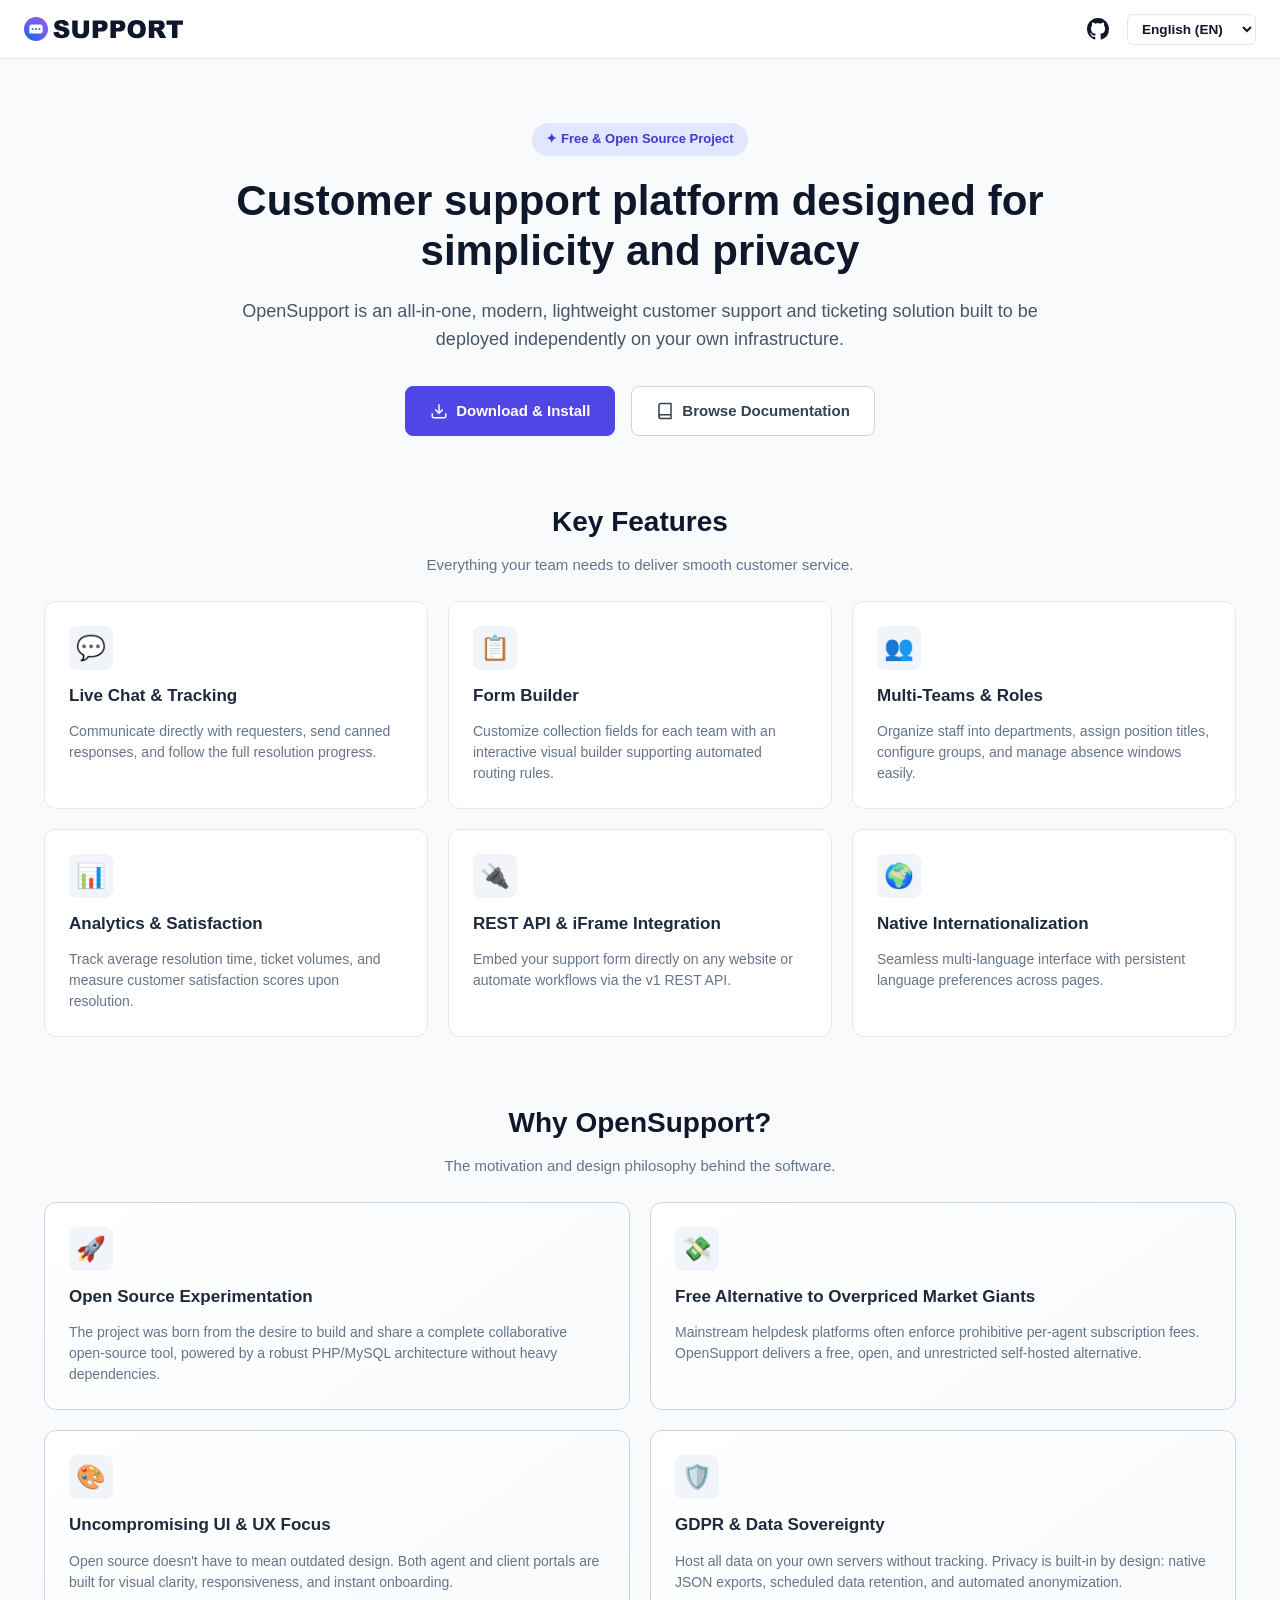
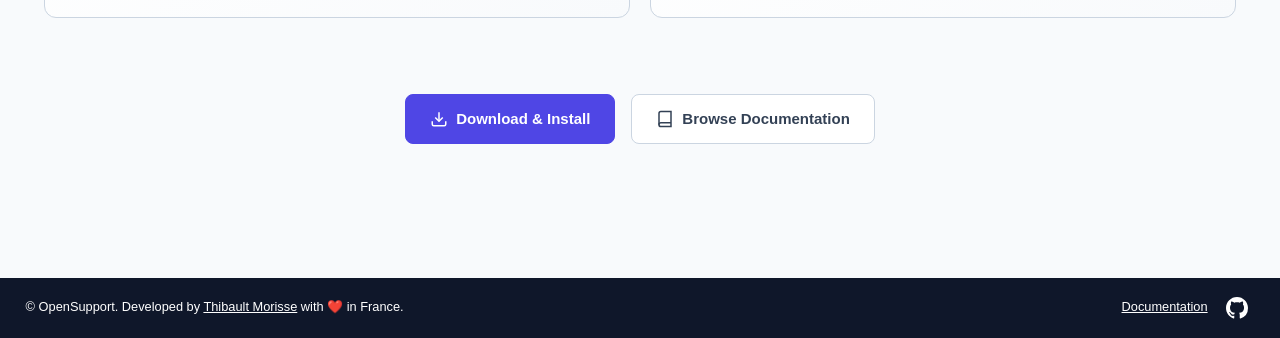
==== index.html @ 31b366ab "[INIT]" ====
<!DOCTYPE html>
<html lang="en">
<head>
  <meta charset="UTF-8">
  <meta name="viewport" content="width=device-width, initial-scale=1.0">
  <title>OpenSupport</title>
  <link rel="stylesheet" href="src/css/main.css">
  <link rel="icon" type="image/svg+xml" href="src/opensupport_assets/opensupport_icon.svg">
</head>
<body>

  <header>
    <div class="header-left">
      <a href="#" class="brand">
        <img src="src/opensupport_assets/opensupport_logo.svg" alt="OpenSupport Logo">
      </a>
    </div>
    <div class="header-actions">
      <a id="githubBtn" class="github-link" href="https://logreee.github.io/opensupport-app" target="_blank" rel="noopener noreferrer" title="GitHub Repository">
        <svg width="22" height="22" viewBox="0 0 24 24" fill="currentColor">
          <path d="M12 0C5.37 0 0 5.37 0 12c0 5.31 3.435 9.795 8.205 11.385.6.105.825-.255.825-.57 0-.285-.015-1.23-.015-2.235-3.015.555-3.795-.735-4.035-1.41-.135-.345-.72-1.41-1.23-1.695-.42-.225-1.02-.78-.015-.795.945-.015 1.62.87 1.845 1.23 1.08 1.815 2.805 1.305 3.495.99.105-.78.42-1.305.765-1.605-2.67-.3-5.46-1.335-5.46-5.925 0-1.305.465-2.385 1.23-3.225-.12-.3-.54-1.53.12-3.18 0 0 1.005-.315 3.3 1.23.96-.27 1.98-.405 3-.405s2.04.135 3 .405c2.295-1.56 3.3-1.23 3.3-1.23.66 1.65.24 2.88.12 3.18.765.84 1.23 1.905 1.23 3.225 0 4.605-2.805 5.625-5.475 5.925.435.375.81 1.095.81 2.22 0 1.605-.015 2.895-.015 3.3 0 .315.225.69.825.57A12.02 12.02 0 0024 12c0-6.63-5.37-12-12-12z"/>
        </svg>
      </a>
      <div class="lang-switcher">
        <select id="langSelect">
          <option value="en">English (EN)</option>
          <option value="fr">Français (FR)</option>
        </select>
      </div>
    </div>
  </header>

  <div class="container">
    <main class="landing-main">
      <section class="landing-hero">
        <span class="landing-tag" data-i18n="hero_tag">✦ Projet Libre &amp; Open Source</span>
        <h1 data-i18n="hero_title">La plateforme d'assistance client pensée pour la simplicité et la vie privée</h1>
        <p data-i18n="hero_desc">
          OpenSupport est une solution de support client et de gestion de tickets tout-en-un, moderne, légère et conçue pour être déployée en totale indépendance sur votre propre infrastructure.
        </p>
        <div class="landing-cta-group">
          <a href="https://github.com/logreee/opensupport-app/archive/refs/heads/main.zip" class="btn-landing-primary">
            <svg width="18" height="18" viewBox="0 0 24 24" fill="none" stroke="currentColor" stroke-width="2">
              <path d="M21 15v4a2 2 0 0 1-2 2H5a2 2 0 0 1-2-2v-4"></path>
              <polyline points="7 10 12 15 17 10"></polyline>
              <line x1="12" y1="15" x2="12" y2="3"></line>
            </svg>
            <span data-i18n="btn_download">Télécharger &amp; Installer</span>
          </a>
          <a href="docs.html" class="btn-landing-secondary">
            <svg width="18" height="18" viewBox="0 0 24 24" fill="none" stroke="currentColor" stroke-width="2">
              <path d="M4 19.5A2.5 2.5 0 0 1 6.5 17H20"></path>
              <path d="M6.5 2H20v20H6.5A2.5 2.5 0 0 1 4 19.5v-15A2.5 2.5 0 0 1 6.5 2z"></path>
            </svg>
            <span data-i18n="btn_docs">Consulter la Documentation</span>
          </a>
        </div>
      </section>

      <!-- Features Highlights -->
      <section class="landing-section">
        <div class="landing-section-header">
          <h2 data-i18n="feat_title">Fonctionnalités Clés</h2>
          <p data-i18n="feat_subtitle">Tout ce dont votre équipe a besoin pour assurer un service client fluide.</p>
        </div>
        <div class="landing-grid-3">
          <div class="landing-card">
            <span class="landing-card-icon">💬</span>
            <h3 data-i18n="feat_chat_title">Chat en Direct &amp; Suivi</h3>
            <p data-i18n="feat_chat_desc">Échangez en direct avec vos demandeurs, envoyez des réponses types et suivez l'avancement complet du cycle de résolution.</p>
          </div>
          <div class="landing-card">
            <span class="landing-card-icon">📋</span>
            <h3 data-i18n="feat_form_title">Éditeur de Formulaires</h3>
            <p data-i18n="feat_form_desc">Personnalisez les champs de collecte pour chaque équipe grâce à un constructeur visuel intégrant des règles de routage automatique.</p>
          </div>
          <div class="landing-card">
            <span class="landing-card-icon">👥</span>
            <h3 data-i18n="feat_teams_title">Multi-Équipes &amp; Rôles</h3>
            <p data-i18n="feat_teams_desc">Organisez vos collaborateurs par pôles, attribuez des postes, organisez des groupes et gérez facilement les plages d'absence.</p>
          </div>
          <div class="landing-card">
            <span class="landing-card-icon">📊</span>
            <h3 data-i18n="feat_stats_title">Statistiques &amp; Satisfaction</h3>
            <p data-i18n="feat_stats_desc">Suivez les temps moyens de réponse, les volumes de tickets résolus et mesurez les retours de satisfaction client post-clôture.</p>
          </div>
          <div class="landing-card">
            <span class="landing-card-icon">🔌</span>
            <h3 data-i18n="feat_api_title">API REST &amp; Intégration iFrame</h3>
            <p data-i18n="feat_api_desc">Embarquez directement votre formulaire d'assistance sur n'importe quel site internet ou automatisez vos flux grâce à l'API v1.</p>
          </div>
          <div class="landing-card">
            <span class="landing-card-icon">🌍</span>
            <h3 data-i18n="feat_i18n_title">Internationalisation Native</h3>
            <p data-i18n="feat_i18n_desc">Prise en charge multi-langue de l'interface et persistance des préférences linguistiques sans friction.</p>
          </div>
        </div>
      </section>

      <!-- Why OpenSupport -->
      <section class="landing-section">
        <div class="landing-section-header">
          <h2 data-i18n="why_title">Pourquoi OpenSupport ?</h2>
          <p data-i18n="why_subtitle">Les motivations et la philosophie derrière le développement du logiciel.</p>
        </div>
        <div class="landing-grid-2">
          <div class="landing-card landing-highlight-card">
            <span class="landing-card-icon">🚀</span>
            <h3 data-i18n="why_oss_title">Expérimentation Open Source</h3>
            <p data-i18n="why_oss_desc">Le projet est né du désir d'expérimenter et de partager un projet collaboratif open source complet, conçu avec une architecture PHP/MySQL robuste, sans dépendances lourdes et entièrement maîtrisable de bout en bout.</p>
          </div>
          <div class="landing-card landing-highlight-card">
            <span class="landing-card-icon">💸</span>
            <h3 data-i18n="why_free_title">Alternative Gratuite aux Géants du Secteur</h3>
            <p data-i18n="why_free_desc">Les logiciels de helpdesk du marché imposent souvent des modèles d'abonnement coûteux à l'agent et verrouillent vos flux. OpenSupport apporte une alternative libre, gratuite et sans restriction d'usage.</p>
          </div>
          <div class="landing-card landing-highlight-card">
            <span class="landing-card-icon">🎨</span>
            <h3 data-i18n="why_ui_title">Priorité absolue à l'UI et l'UX</h3>
            <p data-i18n="why_ui_desc">Open source ne signifie pas austère. L'interface d'administration comme le parcours client ont été modélisés pour offrir clarté, fluidité visuelle, réactivité et une prise en main intuitive dès le premier lancement.</p>
          </div>
          <div class="landing-card landing-highlight-card">
            <span class="landing-card-icon">🛡️</span>
            <h3 data-i18n="why_gdpr_title">RGPD &amp; Souveraineté des Données</h3>
            <p data-i18n="why_gdpr_desc">Hébergez vos données sur votre serveur sans traçage intrusif. Le respect de la vie privée fait partie intégrante de la conception : export natif des données, purge automatique et outils d'anonymisation intégrés.</p>
          </div>
        </div>
      </section>

      <!-- Bottom Links -->
      <div class="landing-cta-group">
        <a href="https://github.com/logreee/opensupport-app/archive/refs/heads/main.zip" class="btn-landing-primary">
          <svg width="18" height="18" viewBox="0 0 24 24" fill="none" stroke="currentColor" stroke-width="2">
            <path d="M21 15v4a2 2 0 0 1-2 2H5a2 2 0 0 1-2-2v-4"></path>
            <polyline points="7 10 12 15 17 10"></polyline>
            <line x1="12" y1="15" x2="12" y2="3"></line>
          </svg>
          <span data-i18n="btn_download">Télécharger &amp; Installer</span>
        </a>
        <a href="docs.html" class="btn-landing-secondary">
          <svg width="18" height="18" viewBox="0 0 24 24" fill="none" stroke="currentColor" stroke-width="2">
            <path d="M4 19.5A2.5 2.5 0 0 1 6.5 17H20"></path>
            <path d="M6.5 2H20v20H6.5A2.5 2.5 0 0 1 4 19.5v-15A2.5 2.5 0 0 1 6.5 2z"></path>
          </svg>
          <span data-i18n="btn_docs">Consulter la Documentation</span>
        </a>
      </div>
    </main>
  </div>
  
  <!-- Footer -->
  <footer>
  </footer>

  <script src="src/js/main.js"></script>
</body>
</html>
---- src/css/main.css ----
:root {
    --primary: #635bff;
    --primary-hover: #5046e5;
    --bg: #f8fafc;
    --surface: #ffffff;
    --border: #e2e8f0;
    --text: #0f172a;
    --muted: #64748b;
    --code-bg: #0f172a;
    --code-text: #e2e8f0;
    --version-badge: #e0e7ff;
    --version-text: #3730a3;
}

* { box-sizing: border-box; margin: 0; padding: 0; }
body {
    font-family: -apple-system, BlinkMacSystemFont, "Segoe UI", Roboto, sans-serif;
    background-color: var(--bg);
    color: var(--text);
    line-height: 1.6;
}

.landing-main {
          display: flex;
          flex-direction: column;
          gap: 64px;
          padding: 32px 0 64px 0;
          color: #0f172a;
          line-height: 1.6;
        }

        .landing-hero {
          display: flex;
          flex-direction: column;
          align-items: center;
          text-align: center;
          gap: 20px;
          max-width: 850px;
          margin: 0 auto;
        }

        .landing-tag {
          display: inline-flex;
          align-items: center;
          gap: 6px;
          padding: 6px 14px;
          background-color: #e0e7ff;
          color: #4338ca;
          font-size: 13px;
          font-weight: 600;
          border-radius: 9999px;
        }

        .landing-hero h1 {
          font-size: 42px;
          font-weight: 800;
          line-height: 1.2;
          color: #0f172a;
          margin: 0;
        }

        .landing-hero p {
          font-size: 18px;
          color: #475569;
          margin: 0;
        }

        .landing-cta-group {
          display: flex;
          gap: 16px;
          margin-top: 12px;
          flex-wrap: wrap;
          justify-content: center;
        }

        .btn-landing-primary,
        .btn-landing-secondary {
          display: inline-flex;
          align-items: center;
          gap: 8px;
          padding: 12px 24px;
          font-size: 15px;
          font-weight: 600;
          text-decoration: none;
          border-radius: 8px;
          transition: background-color 0.2s ease, transform 0.1s ease;
        }

        .btn-landing-primary {
          background-color: #4f46e5;
          color: #ffffff;
          border: 1px solid #4f46e5;
        }

        .btn-landing-primary:hover {
          background-color: #4338ca;
        }

        .btn-landing-secondary {
          background-color: #ffffff;
          color: #334155;
          border: 1px solid #cbd5e1;
        }

        .btn-landing-secondary:hover {
          background-color: #f8fafc;
          border-color: #94a3b8;
        }

        .landing-section {
          display: flex;
          flex-direction: column;
          gap: 24px;
        }

        .landing-section-header {
          text-align: center;
          max-width: 650px;
          margin: 0 auto;
        }

        .landing-section-header h2 {
          font-size: 28px;
          font-weight: 700;
          margin: 0 0 8px 0;
          color: #0f172a;
        }

        .landing-section-header p {
          font-size: 15px;
          color: #64748b;
          margin: 0;
        }

        .landing-grid-3 {
          display: grid;
          grid-template-columns: 1fr 1fr 1fr;
          gap: 20px;
        }

        .landing-grid-2 {
          display: grid;
          grid-template-columns: 1fr 1fr;
          gap: 20px;
        }

        .landing-card {
          background-color: #ffffff;
          border: 1px solid #e2e8f0;
          border-radius: 12px;
          padding: 24px;
          display: flex;
          flex-direction: column;
          gap: 12px;
        }

        .landing-card-icon {
          font-size: 24px;
          display: inline-flex;
          align-items: center;
          justify-content: center;
          width: 44px;
          height: 44px;
          border-radius: 8px;
          background-color: #f1f5f9;
        }

        .landing-card h3 {
          font-size: 17px;
          font-weight: 700;
          margin: 0;
          color: #1e293b;
        }

        .landing-card p {
          font-size: 14px;
          color: #64748b;
          margin: 0;
          line-height: 1.5;
        }

        .landing-highlight-card {
          background: linear-gradient(145deg, #ffffff 0%, #f8fafc 100%);
          border: 1px solid #cbd5e1;
        }

header {
    background: var(--surface);
    border-bottom: 1px solid var(--border);
    position: sticky;
    top: 0;
    z-index: 50;
    padding: 12px 24px;
    display: flex;
    justify-content: space-between;
    align-items: center;
    gap: 16px;
}

.header-left {
    display: flex;
    align-items: center;
    gap: 24px;
    flex: 1;
    max-width: 650px;
}

.brand {
    display: flex;
    align-items: center;
    gap: 10px;
    font-weight: 700;
    font-size: 1.2rem;
    color: var(--primary);
    text-decoration: none;
    white-space: nowrap;
}
    .brand img{
        height: 1.25em;
    }

.search-wrapper {
    position: relative;
    width: 100%;
}

.search-input {
    width: 100%;
    padding: 8px 14px 8px 36px;
    border-radius: 8px;
    border: 1px solid var(--border);
    background: #f1f5f9;
    font-size: 0.9rem;
    outline: none;
    transition: all 0.15s ease;
}

.search-input:focus {
    background: #ffffff;
    border-color: var(--primary);
    box-shadow: 0 0 0 3px rgba(99, 91, 255, 0.15);
}

.search-icon {
    position: absolute;
    left: 12px;
    top: 50%;
    transform: translateY(-50%);
    pointer-events: none;
    color: var(--muted);
}

.header-actions {
    display: flex;
    align-items: center;
    gap: 12px;
}

.github-link {
    display: flex;
    align-items: center;
    color: var(--text);
    text-decoration: none;
    padding: 6px;
    border-radius: 6px;
    transition: color 0.15s ease;
}

.github-link:hover { color: var(--primary); }

.lang-switcher select {
    padding: 6px 10px;
    border-radius: 6px;
    border: 1px solid var(--border);
    background: var(--surface);
    font-weight: 600;
    font-size: 0.85rem;
    cursor: pointer;
    color: var(--text);
}

.container {
    max-width: 1240px;
    margin: 0 auto;
    padding: 32px 24px;
    display: grid;
    grid-template-columns: 1fr;
    gap: 40px;
}
    .container.docs {
        grid-template-columns: 260px 1fr;
    }

nav.sidebar {
    position: sticky;
    top: 80px;
    height: calc(100vh - 100px);
    overflow-y: auto;
    padding-right: 8px;
}

nav.sidebar h3 {
    font-size: 0.75rem;
    text-transform: uppercase;
    letter-spacing: 0.05em;
    color: var(--muted);
    margin: 18px 0 8px 0;
}

nav.sidebar a {
    display: block;
    color: var(--text);
    text-decoration: none;
    padding: 6px 10px;
    border-radius: 6px;
    font-size: 0.85rem;
    transition: background 0.15s ease;
    white-space: nowrap;
    overflow: hidden;
    text-overflow: ellipsis;
}

nav.sidebar a:hover {
    background: #ede9fe;
    color: var(--primary);
}

main { min-width: 0; }
    
.doc-hero {
    margin-bottom: 32px;
    padding-bottom: 24px;
    border-bottom: 1px solid var(--border);
}

.doc-hero h1 { font-size: 2.2rem; margin-bottom: 8px; color: var(--text); }
.doc-hero p { font-size: 1.1rem; color: var(--muted); }

.doc-card {
    background: var(--surface);
    border: 1px solid var(--border);
    border-radius: 12px;
    padding: 24px;
    margin-bottom: 24px;
}

.doc-card h2 {
    font-size: 1.35rem;
    margin-bottom: 12px;
}

.version-title {
    display: flex;
    align-items: center;
    gap: 10px;
    margin: 32px 0 16px 0;
    font-size: 1.4rem;
    color: var(--text);
    border-bottom: 2px solid var(--border);
    padding-bottom: 8px;
}

.version-tag {
    background: var(--version-badge);
    color: var(--version-text);
    font-size: 0.75rem;
    font-weight: 700;
    padding: 2px 8px;
    border-radius: 4px;
    text-transform: uppercase;
    -webkit-user-select: none;
    -moz-user-select: none;
    -ms-user-select: none;
    user-select: none; 
}

pre {
    background: var(--code-bg);
    color: var(--code-text);
    padding: 14px;
    border-radius: 8px;
    overflow-x: auto;
    font-family: monospace;
    font-size: 0.85rem;
    margin-top: 12px;
}

.endpoint-header {
    display: flex;
    align-items: center;
    gap: 12px;
    margin-bottom: 12px;
}

.method-badge {
    font-size: 0.75rem;
    font-weight: 700;
    padding: 4px 8px;
    border-radius: 4px;
    text-transform: uppercase;
}

.method-post { background: #dbeafe; color: #1e40af; }
.method-get { background: #dcfce7; color: #166534; }
.method-patch { background: #fef3c7; color: #92400e; }

.endpoint-path {
    font-family: monospace;
    font-size: 1.05rem;
    font-weight: 600;
}

table {
    width: 100%;
    border-collapse: collapse;
    margin: 16px 0;
    font-size: 0.9rem;
}

th, td {
    border: 1px solid var(--border);
    padding: 8px 12px;
    text-align: left;
}

th { background: #f1f5f9; font-weight: 600; }
.param-req { color: #dc2626; font-size: 0.75rem; font-weight: 600; }

.no-results-box {
    background: var(--surface);
    border: 1px dashed var(--border);
    border-radius: 12px;
    padding: 48px;
    text-align: center;
    color: var(--muted);
}

/* Footer */
footer{
    display: inline-flex;
    flex-direction: row;
    flex-wrap: nowrap;
    align-items: center;
    justify-content: space-between;
    gap: 2em;
    width: 100%;
    padding: 1em 2em;
    margin-top: 3em;
    background-color: #0f172a;
    color: #FFF !important;
    font-size: 0.8em;
}
    footer a{
        color: #FFF !important;
    }
        footer a:hover{
            text-decoration: none;
        }
    footer div{
        display: inline-flex;
        flex-direction: row;
        flex-wrap: nowrap;
        align-items: center;
        gap: 1em;
    }

@media (max-width: 860px) {
    .container.docs { grid-template-columns: 1fr; }
    nav.sidebar { display: none; }
    .header-left { max-width: 100%; }
    .landing-hero h1 {
            font-size: 30px;
          }
          .landing-hero p {
            font-size: 16px;
          }
          .landing-cta-group {
            flex-direction: column;
            width: 100%;
          }
          .btn-landing-primary,
          .btn-landing-secondary {
            justify-content: center;
          }
}
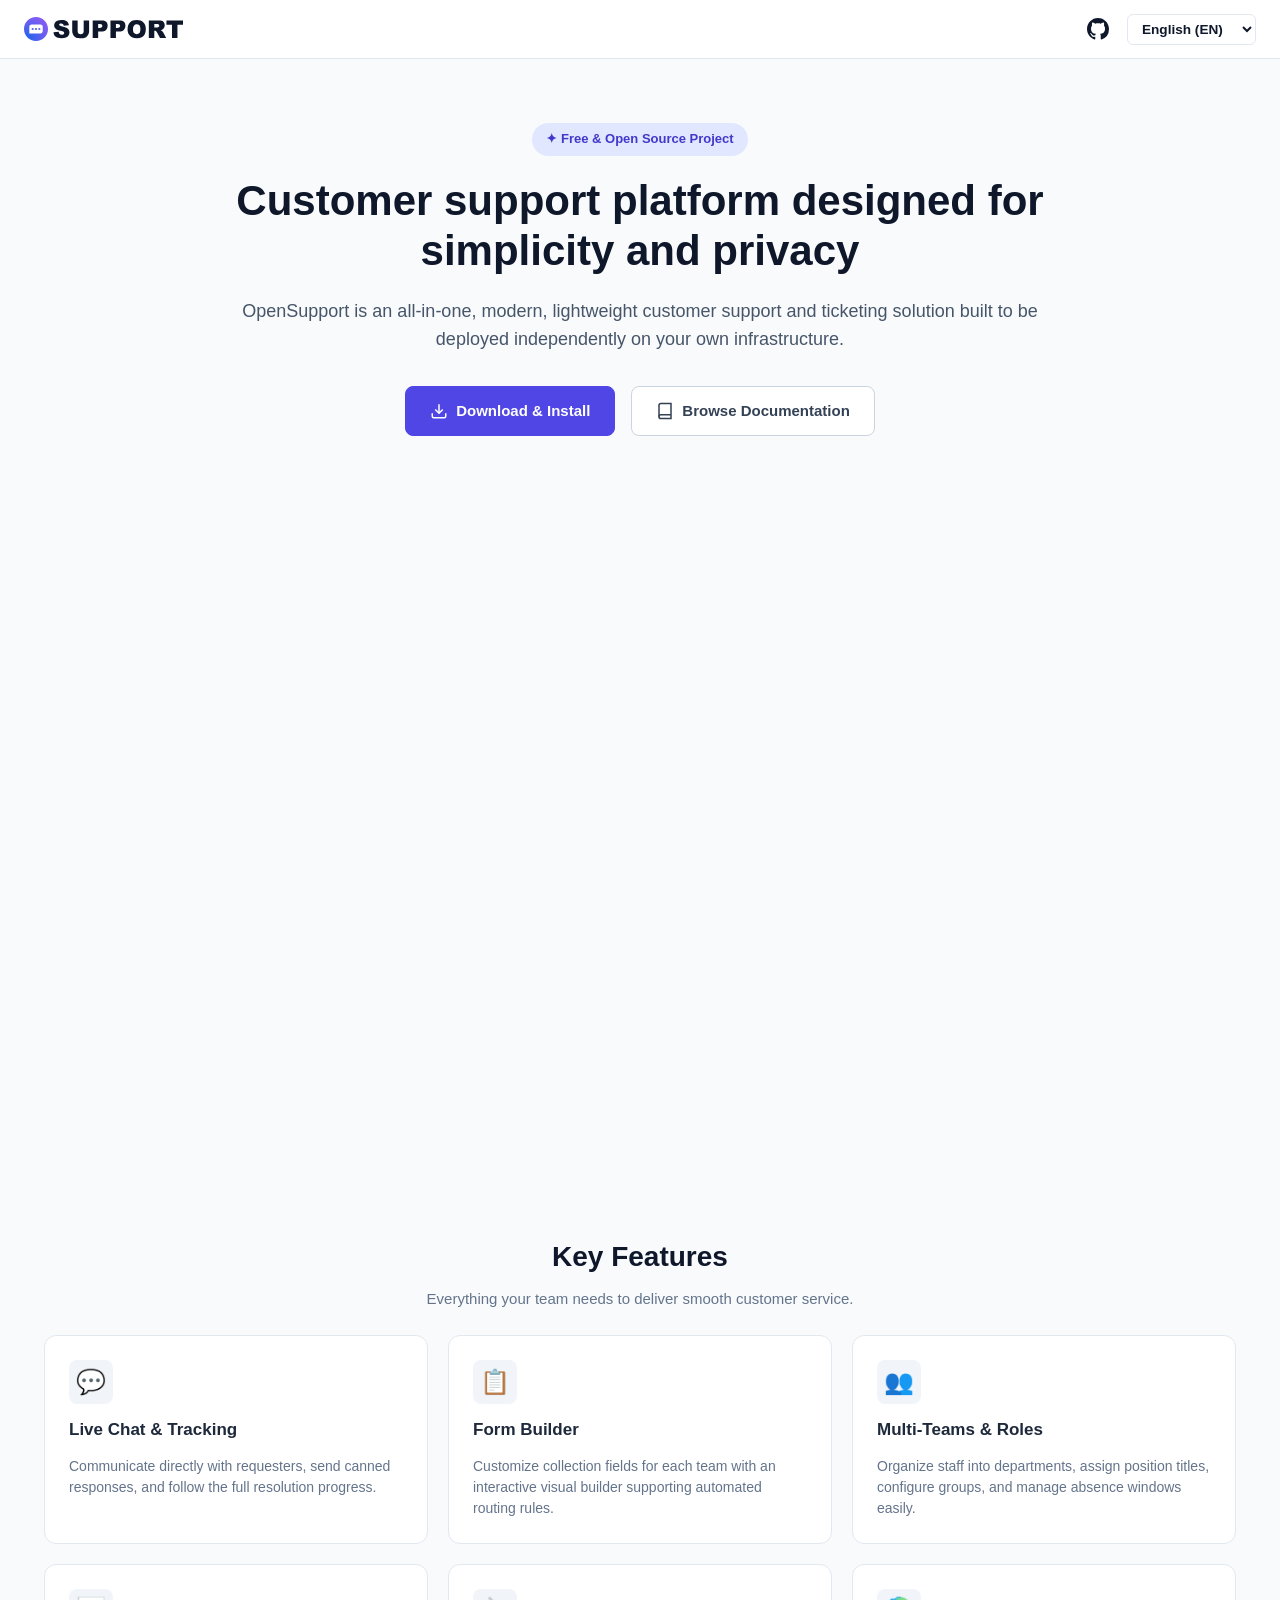
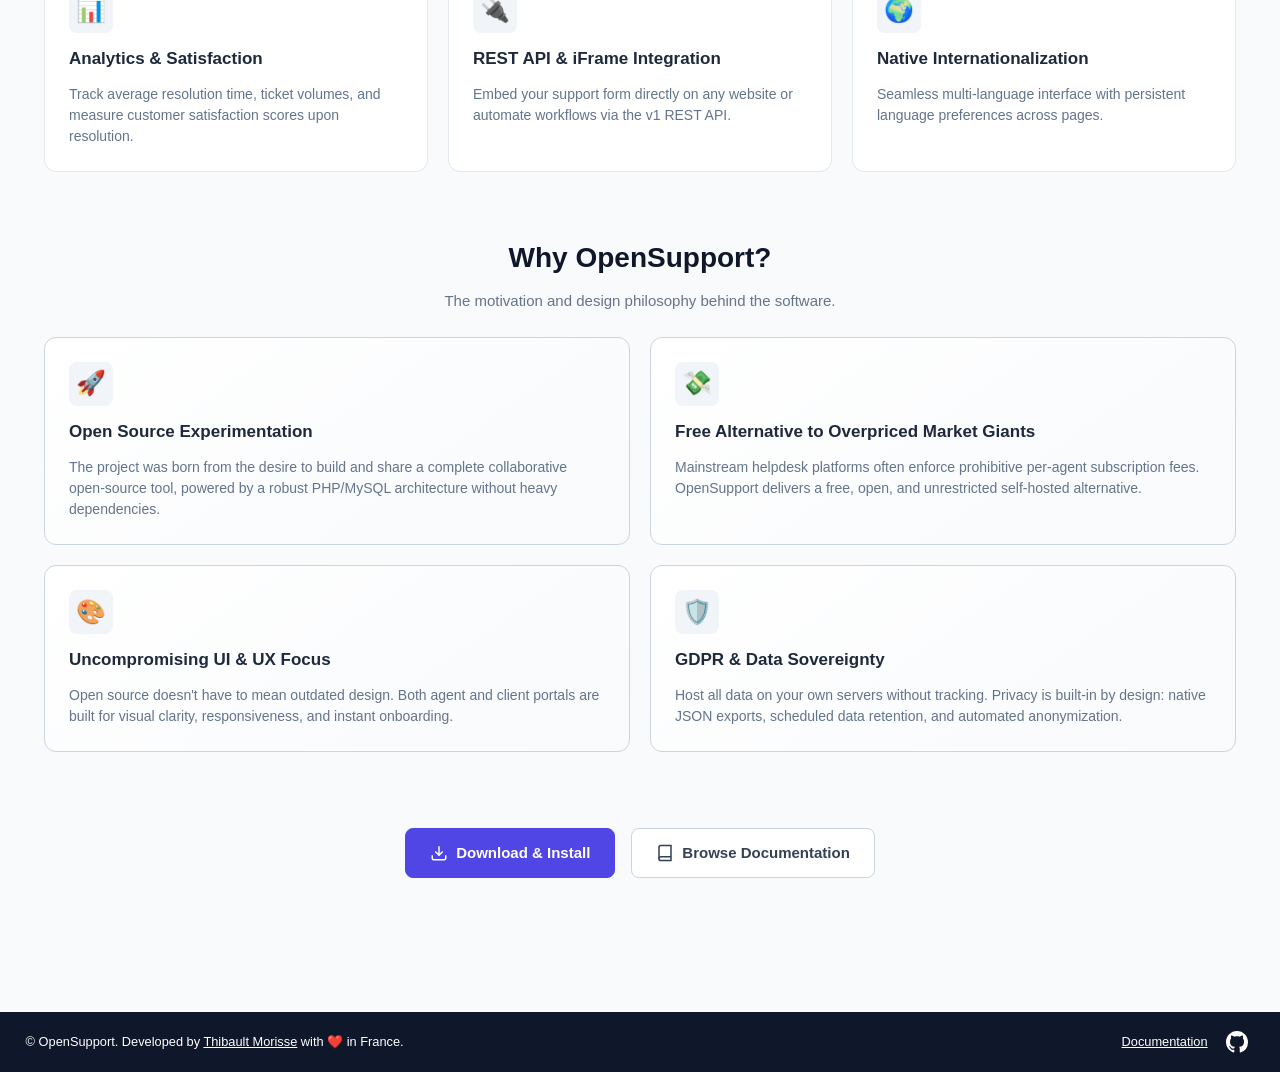
==== commit 2dce3319: "[ADD] YouTube video presentation" ====
--- a/index.html
+++ b/index.html
@@ -55,6 +55,11 @@
             <span data-i18n="btn_docs">Consulter la Documentation</span>
           </a>
         </div>
+      </section>
+      
+      <!-- Video -->
+      <section class="landing-section">
+        <iframe src="https://www.youtube.com/embed/OKvasj0xuRk?si=5KSNTo2Zlh4xzsZT" title="YouTube video player" frameborder="0" allow="accelerometer; autoplay; clipboard-write; encrypted-media; gyroscope; picture-in-picture; web-share" referrerpolicy="strict-origin-when-cross-origin" allowfullscreen></iframe>
       </section>
 
       <!-- Features Highlights -->
--- a/src/css/main.css
+++ b/src/css/main.css
@@ -327,6 +327,10 @@
 
 main { min-width: 0; }
     
+iframe{
+  aspect-ratio: 16/9;
+  border-radius: 1em;
+}
 .doc-hero {
     margin-bottom: 32px;
     padding-bottom: 24px;
